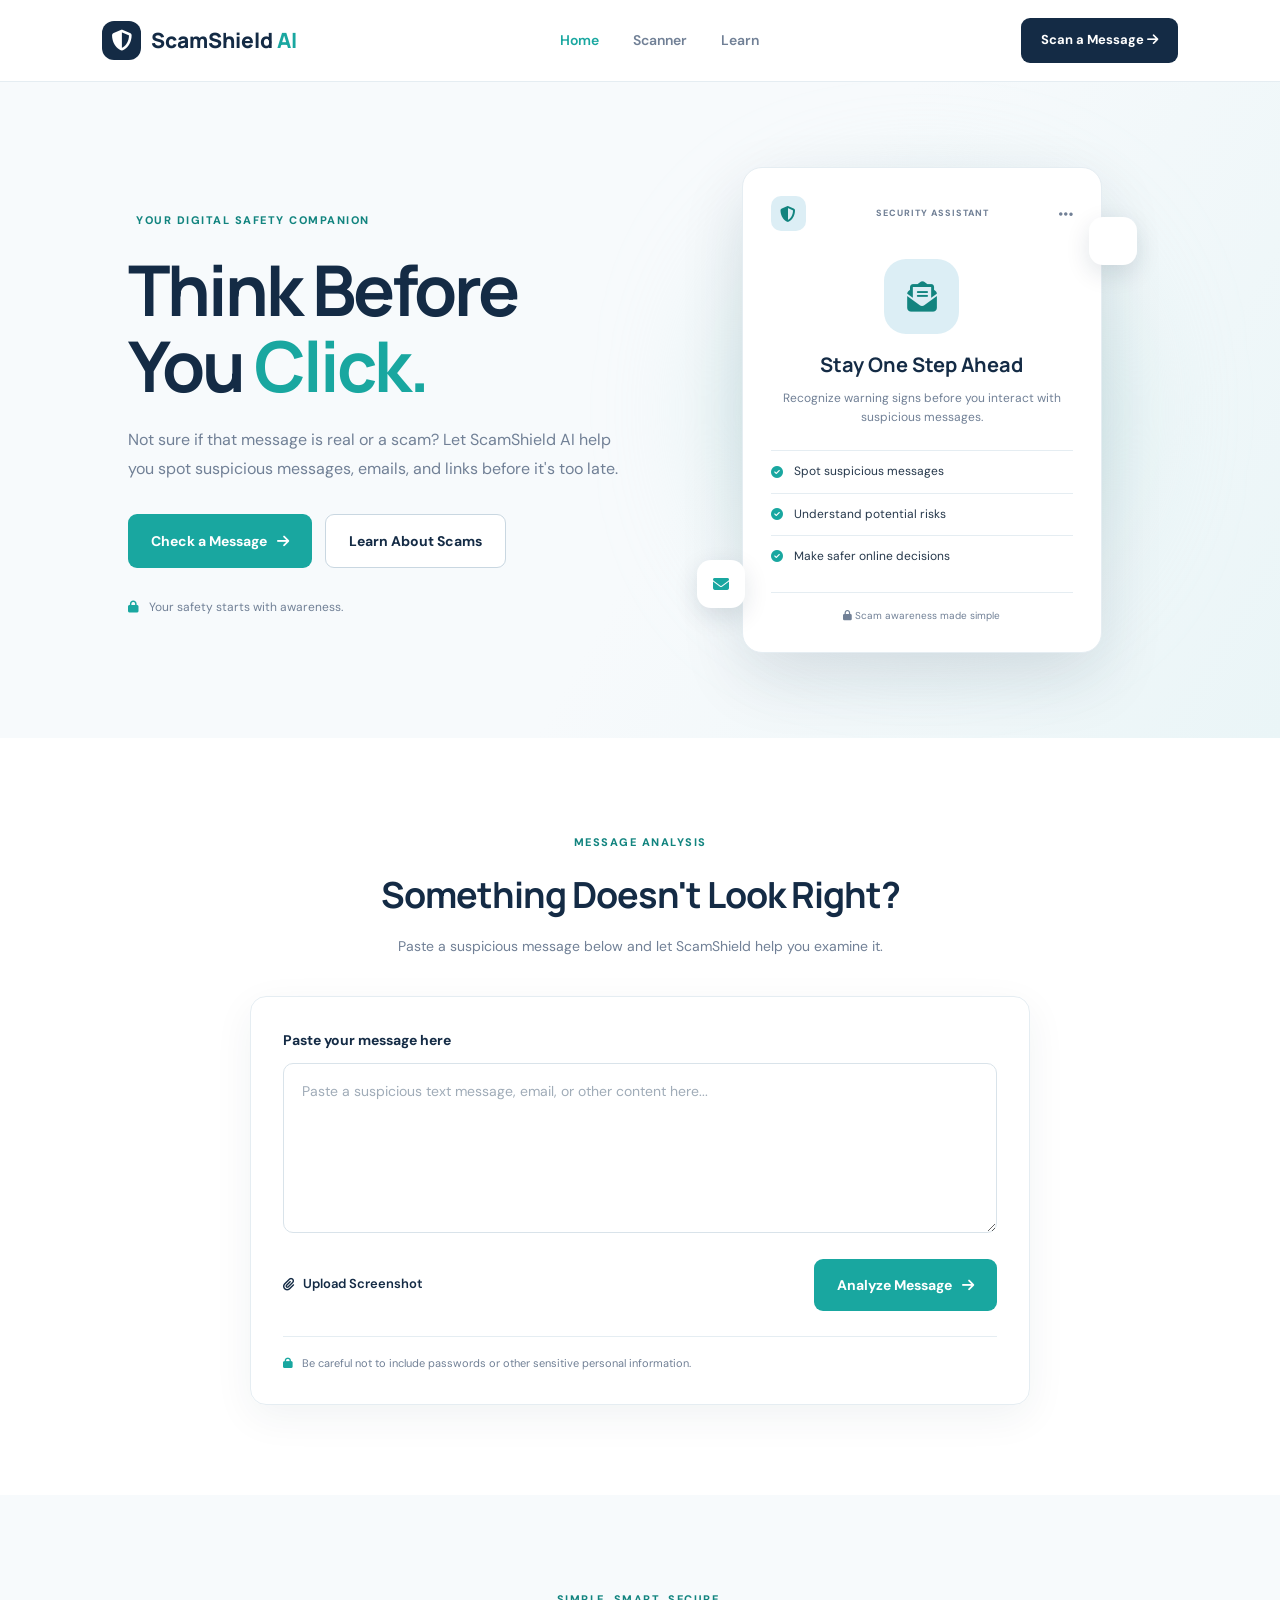
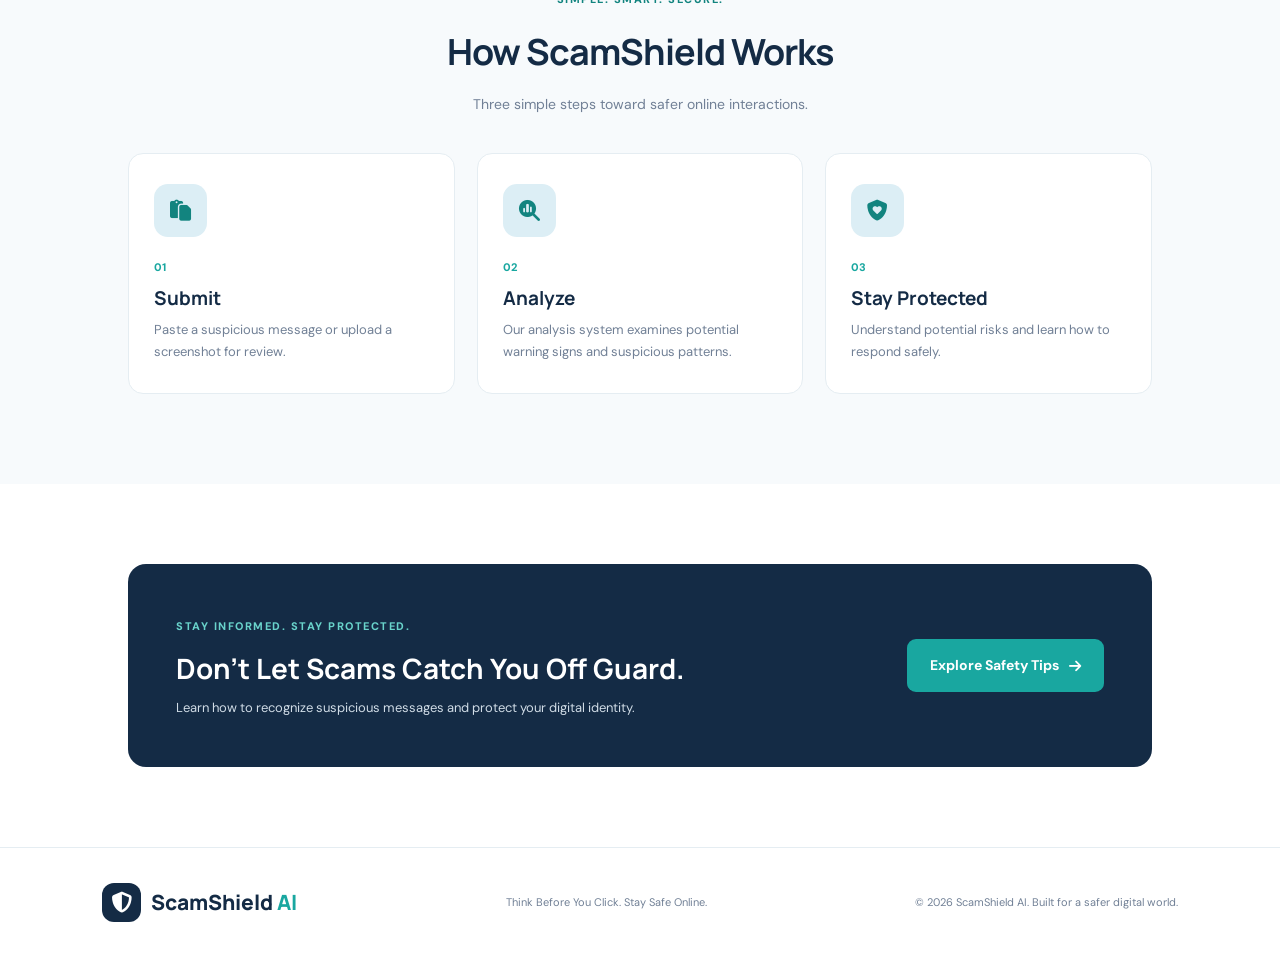
==== index.html @ 24e4a0c7 "Add files via upload" ====
<!DOCTYPE html>
<html lang="en">
<head>
    <meta charset="UTF-8">
    <meta name="viewport" content="width=device-width, initial-scale=1.0">
    <meta name="description" content="ScamShield AI helps identify suspicious messages, emails, and links.">
    <title>ScamShield AI | Think Before You Click</title>

    <link rel="stylesheet" href="style.css">
    <link rel="preconnect" href="https://fonts.googleapis.com">
    <link rel="preconnect" href="https://fonts.gstatic.com" crossorigin>
    <link href="https://fonts.googleapis.com/css2?family=DM+Sans:wght@400;500;600;700&family=Manrope:wght@400;500;600;700;800&display=swap" rel="stylesheet">
    <link rel="stylesheet" href="https://cdnjs.cloudflare.com/ajax/libs/font-awesome/6.5.2/css/all.min.css">
</head>

<body>

    <!-- Navigation -->
    <header class="navbar">
        <a href="index.html" class="logo">
            <span class="logo-icon">
                <i class="fa-solid fa-shield-halved"></i>
            </span>
            <span>ScamShield <span class="logo-ai">AI</span></span>
        </a>

        <nav class="nav-links">
            <a href="index.html" class="active">Home</a>
            <a href="results.html">Scanner</a>
            <a href="learn.html">Learn</a>
        </nav>

        <a href="#scanner" class="nav-button">Scan a Message <i class="fa-solid fa-arrow-right"></i></a>
    </header>

    <main>

        <!-- Hero Section -->
        <section class="hero">
            <div class="hero-content">
                <span class="eyebrow">
                    <i class="fa-solid fa-shield-check"></i>
                    YOUR DIGITAL SAFETY COMPANION
                </span>

                <h1>Think Before<br>You <span>Click.</span></h1>

                <p class="hero-description">
                    Not sure if that message is real or a scam?
                    Let ScamShield AI help you spot suspicious messages,
                    emails, and links before it's too late.
                </p>

                <div class="hero-buttons">
                    <a href="#scanner" class="primary-button">
                        Check a Message <i class="fa-solid fa-arrow-right"></i>
                    </a>
                    <a href="learn.html" class="secondary-button">
                        Learn About Scams
                    </a>
                </div>

                <div class="trust-note">
                    <i class="fa-solid fa-lock"></i>
                    Your safety starts with awareness.
                </div>
            </div>

            <!-- Decorative Security Card -->
            <div class="hero-visual">
                <div class="visual-glow"></div>

                <div class="security-card">
                    <div class="security-card-top">
                        <span class="mini-shield">
                            <i class="fa-solid fa-shield-halved"></i>
                        </span>
                        <span class="status-label">
                            SECURITY ASSISTANT
                        </span>
                        <i class="fa-solid fa-ellipsis"></i>
                    </div>

                    <div class="security-main-icon">
                        <i class="fa-solid fa-envelope-open-text"></i>
                    </div>

                    <h3>Stay One Step Ahead</h3>
                    <p>Recognize warning signs before you interact with suspicious messages.</p>

                    <div class="security-feature">
                        <i class="fa-solid fa-circle-check"></i>
                        <span>Spot suspicious messages</span>
                    </div>

                    <div class="security-feature">
                        <i class="fa-solid fa-circle-check"></i>
                        <span>Understand potential risks</span>
                    </div>

                    <div class="security-feature">
                        <i class="fa-solid fa-circle-check"></i>
                        <span>Make safer online decisions</span>
                    </div>

                    <div class="card-bottom">
                        <span><i class="fa-solid fa-lock"></i> Scam awareness made simple</span>
                    </div>
                </div>

                <div class="floating-icon floating-one">
                    <i class="fa-solid fa-shield-check"></i>
                </div>

                <div class="floating-icon floating-two">
                    <i class="fa-solid fa-envelope"></i>
                </div>
            </div>
        </section>

        <!-- Scanner Section -->
        <section class="scanner-section" id="scanner">
            <div class="section-heading">
                <span class="eyebrow">MESSAGE ANALYSIS</span>
                <h2>Something Doesn't Look Right?</h2>
                <p>Paste a suspicious message below and let ScamShield help you examine it.</p>
            </div>

            <div class="scanner-card">
                <label for="messageInput">Paste your message here</label>

                <textarea
                    id="messageInput"
                    placeholder="Paste a suspicious text message, email, or other content here..."
                ></textarea>

                <div class="scanner-actions">
                    <label for="fileUpload" class="upload-button">
                        <i class="fa-solid fa-paperclip"></i>
                        Upload Screenshot
                    </label>

                    <input type="file" id="fileUpload" accept="image/*" hidden>

                    <button class="primary-button" id="analyzeButton">
                        Analyze Message <i class="fa-solid fa-arrow-right"></i>
                    </button>
                </div>

                <p id="fileName" class="file-name"></p>
                <p id="scannerStatus" class="scanner-status" aria-live="polite"></p>

                <div class="privacy-note">
                    <i class="fa-solid fa-lock"></i>
                    Be careful not to include passwords or other sensitive personal information.
                </div>
            </div>
        </section>

        <!-- How It Works -->
        <section class="how-section">
            <div class="section-heading">
                <span class="eyebrow">SIMPLE. SMART. SECURE.</span>
                <h2>How ScamShield Works</h2>
                <p>Three simple steps toward safer online interactions.</p>
            </div>

            <div class="steps-container">
                <article class="step-card">
                    <div class="step-icon">
                        <i class="fa-solid fa-paste"></i>
                    </div>
                    <span class="step-number">01</span>
                    <h3>Submit</h3>
                    <p>Paste a suspicious message or upload a screenshot for review.</p>
                </article>

                <article class="step-card">
                    <div class="step-icon">
                        <i class="fa-solid fa-magnifying-glass-chart"></i>
                    </div>
                    <span class="step-number">02</span>
                    <h3>Analyze</h3>
                    <p>Our analysis system examines potential warning signs and suspicious patterns.</p>
                </article>

                <article class="step-card">
                    <div class="step-icon">
                        <i class="fa-solid fa-shield-heart"></i>
                    </div>
                    <span class="step-number">03</span>
                    <h3>Stay Protected</h3>
                    <p>Understand potential risks and learn how to respond safely.</p>
                </article>
            </div>
        </section>

        <!-- Bottom Call to Action -->
        <section class="bottom-cta">
            <div>
                <span class="eyebrow">STAY INFORMED. STAY PROTECTED.</span>
                <h2>Don't Let Scams Catch You Off Guard.</h2>
                <p>Learn how to recognize suspicious messages and protect your digital identity.</p>
            </div>

            <a href="learn.html" class="cta-button">
                Explore Safety Tips <i class="fa-solid fa-arrow-right"></i>
            </a>
        </section>

    </main>

    <!-- Footer -->
    <footer class="footer">
        <a href="index.html" class="logo footer-logo">
            <span class="logo-icon">
                <i class="fa-solid fa-shield-halved"></i>
            </span>
            <span>ScamShield <span class="logo-ai">AI</span></span>
        </a>

        <p>Think Before You Click. Stay Safe Online.</p>

        <span class="copyright">
            &copy; 2026 ScamShield AI. Built for a safer digital world.
        </span>
    </footer>

    <script src="script.js"></script>
</body>
</html>
---- style.css ----
:root {
    --navy: #142B45;
    --navy-light: #203D5B;
    --white: #FFFFFF;
    --ice-blue: #DCEEF5;
    --teal: #19A7A0;
    --teal-dark: #12847F;
    --warning: #F2B84B;
    --danger: #DC6262;
    --text: #26384B;
    --muted: #718096;
    --background: #F7FAFC;
    --border: #E5EDF2;
}

* {
    margin: 0;
    padding: 0;
    box-sizing: border-box;
}

html {
    scroll-behavior: smooth;
}

body {
    font-family: 'DM Sans', sans-serif;
    color: var(--text);
    background: var(--white);
    line-height: 1.6;
}

h1, h2, h3 {
    font-family: 'Manrope', sans-serif;
}

a {
    text-decoration: none;
    color: inherit;
}

button {
    font: inherit;
    cursor: pointer;
}

/* =========================
   NAVIGATION
========================= */

.navbar {
    height: 82px;
    padding: 0 8%;
    display: flex;
    align-items: center;
    justify-content: space-between;
    background: var(--white);
    border-bottom: 1px solid var(--border);
}

.logo {
    display: flex;
    align-items: center;
    gap: 10px;
    font-family: 'Manrope', sans-serif;
    font-size: 21px;
    font-weight: 800;
    color: var(--navy);
}

.logo-icon {
    width: 39px;
    height: 39px;
    border-radius: 12px;
    display: grid;
    place-items: center;
    background: var(--navy);
    color: var(--white);
}

.logo-ai {
    color: var(--teal);
}

.nav-links {
    display: flex;
    align-items: center;
    gap: 34px;
}

.nav-links a {
    color: var(--muted);
    font-weight: 600;
    font-size: 14px;
    transition: color 0.2s ease;
}

.nav-links a:hover,
.nav-links a.active {
    color: var(--teal);
}

.nav-button {
    background: var(--navy);
    color: var(--white);
    padding: 12px 20px;
    border-radius: 9px;
    font-size: 13px;
    font-weight: 700;
    transition: background 0.2s ease;
}

.nav-button:hover {
    background: var(--teal-dark);
}

/* =========================
   BUTTONS
========================= */

.primary-button,
.secondary-button,
.cta-button {
    display: inline-flex;
    align-items: center;
    justify-content: center;
    gap: 10px;
    padding: 15px 23px;
    border-radius: 9px;
    font-weight: 700;
    font-size: 14px;
    transition: 0.2s ease;
}

.primary-button {
    border: none;
    background: var(--teal);
    color: var(--white);
}

.primary-button:hover {
    background: var(--teal-dark);
    transform: translateY(-2px);
}

.secondary-button {
    border: 1px solid #C9D7E1;
    color: var(--navy);
    background: var(--white);
}

.secondary-button:hover {
    background: var(--ice-blue);
}

/* =========================
   HERO SECTION
========================= */

.hero {
    min-height: 590px;
    padding: 85px 10%;
    display: grid;
    grid-template-columns: 1.05fr 0.95fr;
    align-items: center;
    gap: 55px;
    background: linear-gradient(120deg, #F7FAFC 55%, #EAF5F7);
    overflow: hidden;
}

.hero-content {
    max-width: 570px;
}

.eyebrow {
    display: inline-flex;
    align-items: center;
    gap: 8px;
    color: var(--teal-dark);
    font-size: 11px;
    font-weight: 800;
    letter-spacing: 1.5px;
}

.hero h1 {
    color: var(--navy);
    font-size: clamp(48px, 5.5vw, 70px);
    line-height: 1.08;
    letter-spacing: -3px;
    margin: 23px 0;
}

.hero h1 span {
    color: var(--teal);
}

.hero-description {
    max-width: 490px;
    color: var(--muted);
    font-size: 16px;
    line-height: 1.8;
}

.hero-buttons {
    display: flex;
    flex-wrap: wrap;
    gap: 13px;
    margin-top: 30px;
}

.trust-note {
    margin-top: 30px;
    font-size: 12px;
    color: var(--muted);
}

.trust-note i {
    color: var(--teal);
    margin-right: 7px;
}

/* =========================
   HERO VISUAL CARD
========================= */

.hero-visual {
    position: relative;
    display: flex;
    justify-content: center;
    align-items: center;
    min-height: 420px;
}

.visual-glow {
    position: absolute;
    width: 340px;
    height: 340px;
    background: #C9E8E8;
    filter: blur(70px);
    border-radius: 50%;
}

.security-card {
    position: relative;
    z-index: 1;
    width: 360px;
    max-width: 100%;
    padding: 28px;
    background: var(--white);
    border: 1px solid var(--border);
    border-radius: 20px;
    box-shadow: 0 25px 65px rgba(20, 43, 69, 0.12);
}

.security-card-top {
    display: flex;
    align-items: center;
    justify-content: space-between;
}

.mini-shield {
    width: 35px;
    height: 35px;
    display: grid;
    place-items: center;
    background: var(--ice-blue);
    color: var(--teal-dark);
    border-radius: 10px;
}

.status-label {
    font-size: 9px;
    font-weight: 800;
    letter-spacing: 1px;
    color: var(--muted);
}

.security-card-top > i {
    color: var(--muted);
}

.security-main-icon {
    margin: 28px auto 15px;
    width: 75px;
    height: 75px;
    border-radius: 22px;
    display: grid;
    place-items: center;
    font-size: 30px;
    color: var(--teal-dark);
    background: var(--ice-blue);
}

.security-card h3 {
    text-align: center;
    color: var(--navy);
    font-size: 20px;
}

.security-card > p {
    text-align: center;
    color: var(--muted);
    font-size: 12px;
    margin: 8px 0 23px;
}

.security-feature {
    display: flex;
    align-items: center;
    gap: 11px;
    padding: 11px 0;
    border-top: 1px solid var(--border);
    font-size: 12px;
    color: var(--text);
}

.security-feature i {
    color: var(--teal);
}

.card-bottom {
    margin-top: 15px;
    padding-top: 15px;
    border-top: 1px solid var(--border);
    color: var(--muted);
    font-size: 10px;
    text-align: center;
}

.floating-icon {
    position: absolute;
    z-index: 2;
    width: 48px;
    height: 48px;
    display: grid;
    place-items: center;
    border-radius: 14px;
    background: var(--white);
    color: var(--teal);
    box-shadow: 0 8px 25px rgba(20, 43, 69, 0.12);
}

.floating-one {
    top: 50px;
    right: 15px;
}

.floating-two {
    bottom: 45px;
    left: 5px;
}

/* =========================
   SECTION HEADINGS
========================= */

.section-heading {
    text-align: center;
    max-width: 650px;
    margin: 0 auto 38px;
}

.section-heading h2 {
    color: var(--navy);
    font-size: clamp(27px, 3vw, 36px);
    margin: 12px 0;
    letter-spacing: -1px;
}

.section-heading p {
    color: var(--muted);
    font-size: 14px;
}

/* =========================
   SCANNER SECTION
========================= */

.scanner-section {
    padding: 90px 10%;
    background: var(--white);
    scroll-margin-top: 30px;
}

.scanner-card {
    max-width: 780px;
    margin: auto;
    padding: 32px;
    border: 1px solid var(--border);
    border-radius: 16px;
    box-shadow: 0 12px 40px rgba(20, 43, 69, 0.06);
}

.scanner-card > label {
    display: block;
    color: var(--navy);
    font-size: 14px;
    font-weight: 700;
    margin-bottom: 12px;
}

.scanner-card textarea {
    width: 100%;
    min-height: 170px;
    padding: 18px;
    resize: vertical;
    border: 1px solid #D9E3EA;
    border-radius: 10px;
    outline: none;
    font-family: inherit;
    font-size: 14px;
    color: var(--text);
}

.scanner-card textarea:focus {
    border-color: var(--teal);
    box-shadow: 0 0 0 3px rgba(25, 167, 160, 0.10);
}

.scanner-card textarea::placeholder {
    color: #A0ACB8;
}

.scanner-actions {
    display: flex;
    align-items: center;
    justify-content: space-between;
    gap: 15px;
    margin-top: 18px;
}

.upload-button {
    display: inline-flex;
    align-items: center;
    gap: 9px;
    color: var(--navy);
    font-size: 13px;
    font-weight: 600;
    cursor: pointer;
}

.upload-button:hover {
    color: var(--teal-dark);
}

.file-name,
.scanner-status {
    margin-top: 12px;
    color: var(--muted);
    font-size: 12px;
}

.privacy-note {
    margin-top: 25px;
    padding-top: 18px;
    border-top: 1px solid var(--border);
    font-size: 11px;
    color: var(--muted);
}

.privacy-note i {
    color: var(--teal);
    margin-right: 6px;
}

/* =========================
   HOW IT WORKS
========================= */

.how-section {
    padding: 90px 10%;
    background: var(--background);
}

.steps-container {
    display: grid;
    grid-template-columns: repeat(3, 1fr);
    gap: 22px;
    max-width: 1050px;
    margin: auto;
}

.step-card {
    position: relative;
    padding: 30px 25px;
    background: var(--white);
    border: 1px solid var(--border);
    border-radius: 15px;
    transition: transform 0.2s ease, box-shadow 0.2s ease;
}

.step-card:hover {
    transform: translateY(-5px);
    box-shadow: 0 15px 30px rgba(20, 43, 69, 0.07);
}

.step-icon {
    width: 53px;
    height: 53px;
    display: grid;
    place-items: center;
    border-radius: 14px;
    background: var(--ice-blue);
    color: var(--teal-dark);
    font-size: 21px;
}

.step-number {
    display: block;
    margin-top: 22px;
    font-size: 11px;
    font-weight: 800;
    color: var(--teal);
}

.step-card h3 {
    margin: 6px 0;
    color: var(--navy);
    font-size: 19px;
}

.step-card p {
    color: var(--muted);
    font-size: 13px;
    line-height: 1.7;
}

/* =========================
   BOTTOM CTA
========================= */

.bottom-cta {
    margin: 80px 10%;
    padding: 48px;
    display: flex;
    align-items: center;
    justify-content: space-between;
    gap: 25px;
    border-radius: 18px;
    background: var(--navy);
    color: var(--white);
}

.bottom-cta .eyebrow {
    color: #69D3CB;
}

.bottom-cta h2 {
    max-width: 540px;
    margin: 12px 0;
    font-size: 28px;
    line-height: 1.3;
}

.bottom-cta p {
    color: #D0DCE6;
    font-size: 13px;
}

.cta-button {
    flex-shrink: 0;
    background: var(--teal);
    color: var(--white);
}

.cta-button:hover {
    background: var(--teal-dark);
}

/* =========================
   FOOTER
========================= */

.footer {
    padding: 35px 8%;
    border-top: 1px solid var(--border);
    display: flex;
    flex-wrap: wrap;
    align-items: center;
    justify-content: space-between;
    gap: 15px;
}

.footer p,
.copyright {
    font-size: 11px;
    color: var(--muted);
}

/* =========================
   RESPONSIVE DESIGN
========================= */

@media (max-width: 900px) {
    .navbar {
        padding: 0 5%;
    }

    .hero {
        padding: 65px 7%;
        gap: 25px;
    }

    .hero h1 {
        font-size: 52px;
    }

    .bottom-cta {
        margin: 60px 7%;
    }
}

@media (max-width: 700px) {
    .navbar {
        height: auto;
        min-height: 75px;
        padding: 18px 5%;
        flex-wrap: wrap;
        gap: 16px;
    }

    .nav-links {
        order: 3;
        width: 100%;
        justify-content: center;
        gap: 25px;
    }

    .nav-button {
        padding: 10px 12px;
        font-size: 11px;
    }

    .hero {
        grid-template-columns: 1fr;
        padding: 65px 7%;
    }

    .hero-visual {
        min-height: 390px;
    }

    .hero h1 {
        font-size: 50px;
    }

    .scanner-section,
    .how-section {
        padding: 65px 7%;
    }

    .scanner-card {
        padding: 22px;
    }

    .steps-container {
        grid-template-columns: 1fr;
    }

    .bottom-cta {
        margin: 45px 5%;
        padding: 32px 25px;
        flex-direction: column;
        align-items: flex-start;
    }

    .footer {
        flex-direction: column;
        text-align: center;
    }
}

@media (max-width: 420px) {
    .scanner-actions {
        flex-direction: column;
        align-items: stretch;
    }

    .scanner-actions .primary-button {
        width: 100%;
    }

    .hero-buttons {
        flex-direction: column;
        align-items: stretch;
    }
}
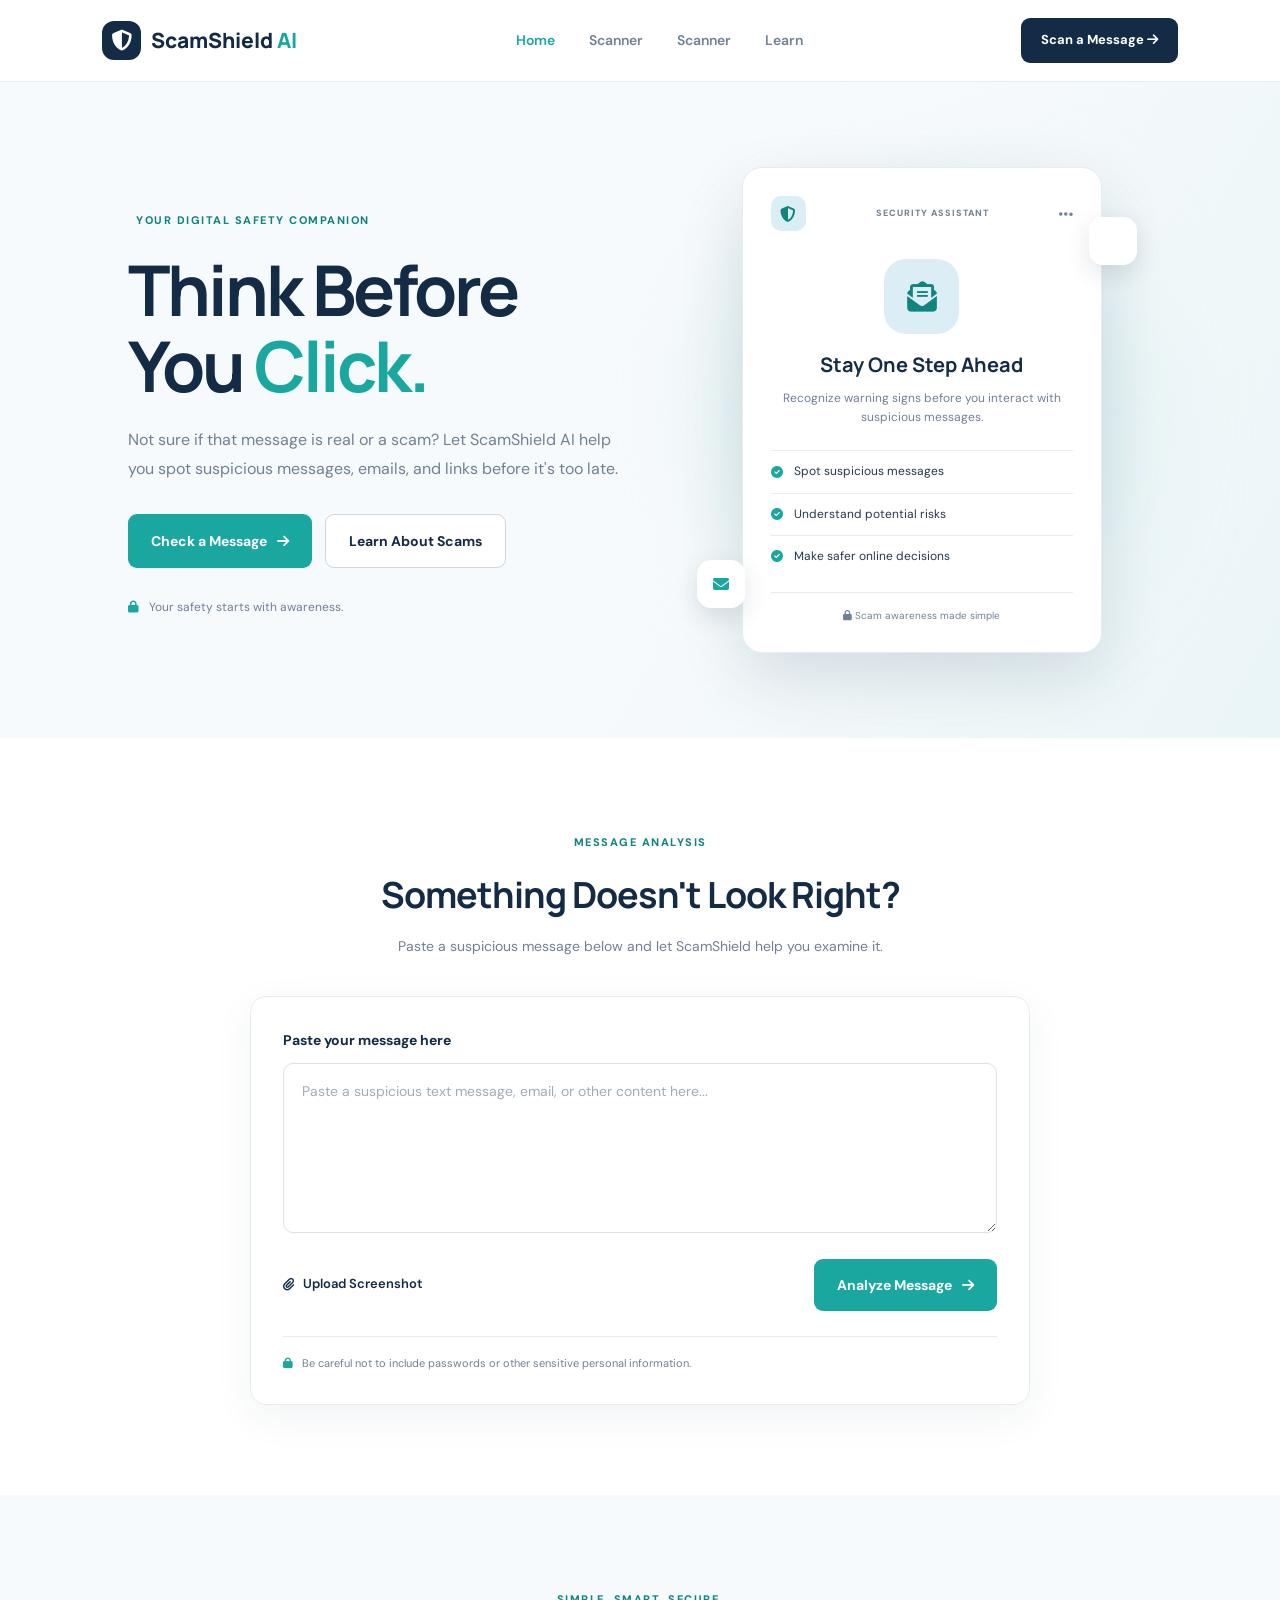
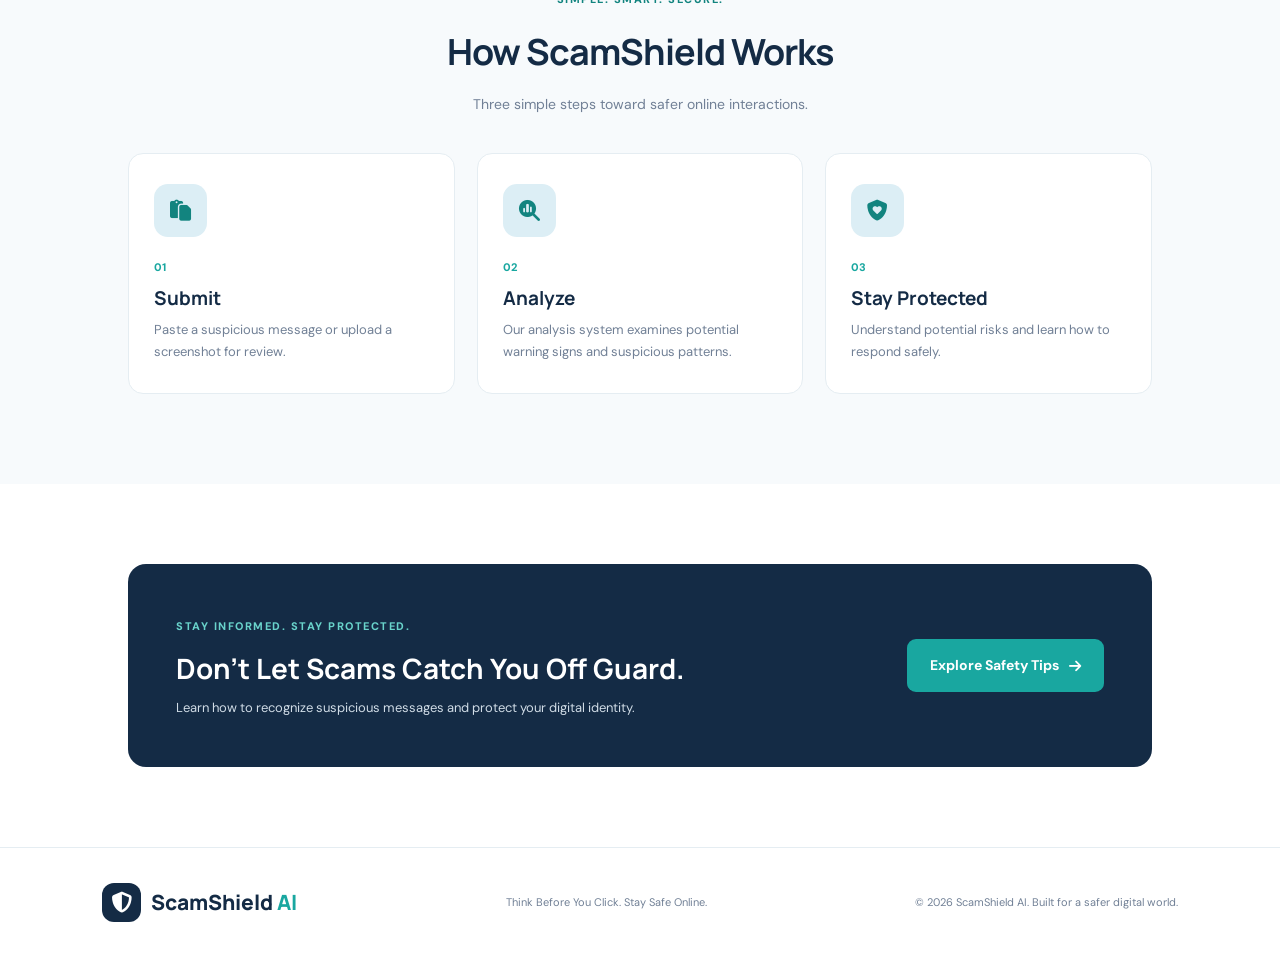
==== commit 44d7082e: "Add files via upload" ====
--- a/index.html
+++ b/index.html
@@ -27,6 +27,7 @@
         <nav class="nav-links">
             <a href="index.html" class="active">Home</a>
             <a href="results.html">Scanner</a>
+            <a href="history.html">Scanner</a>
             <a href="learn.html">Learn</a>
         </nav>
 
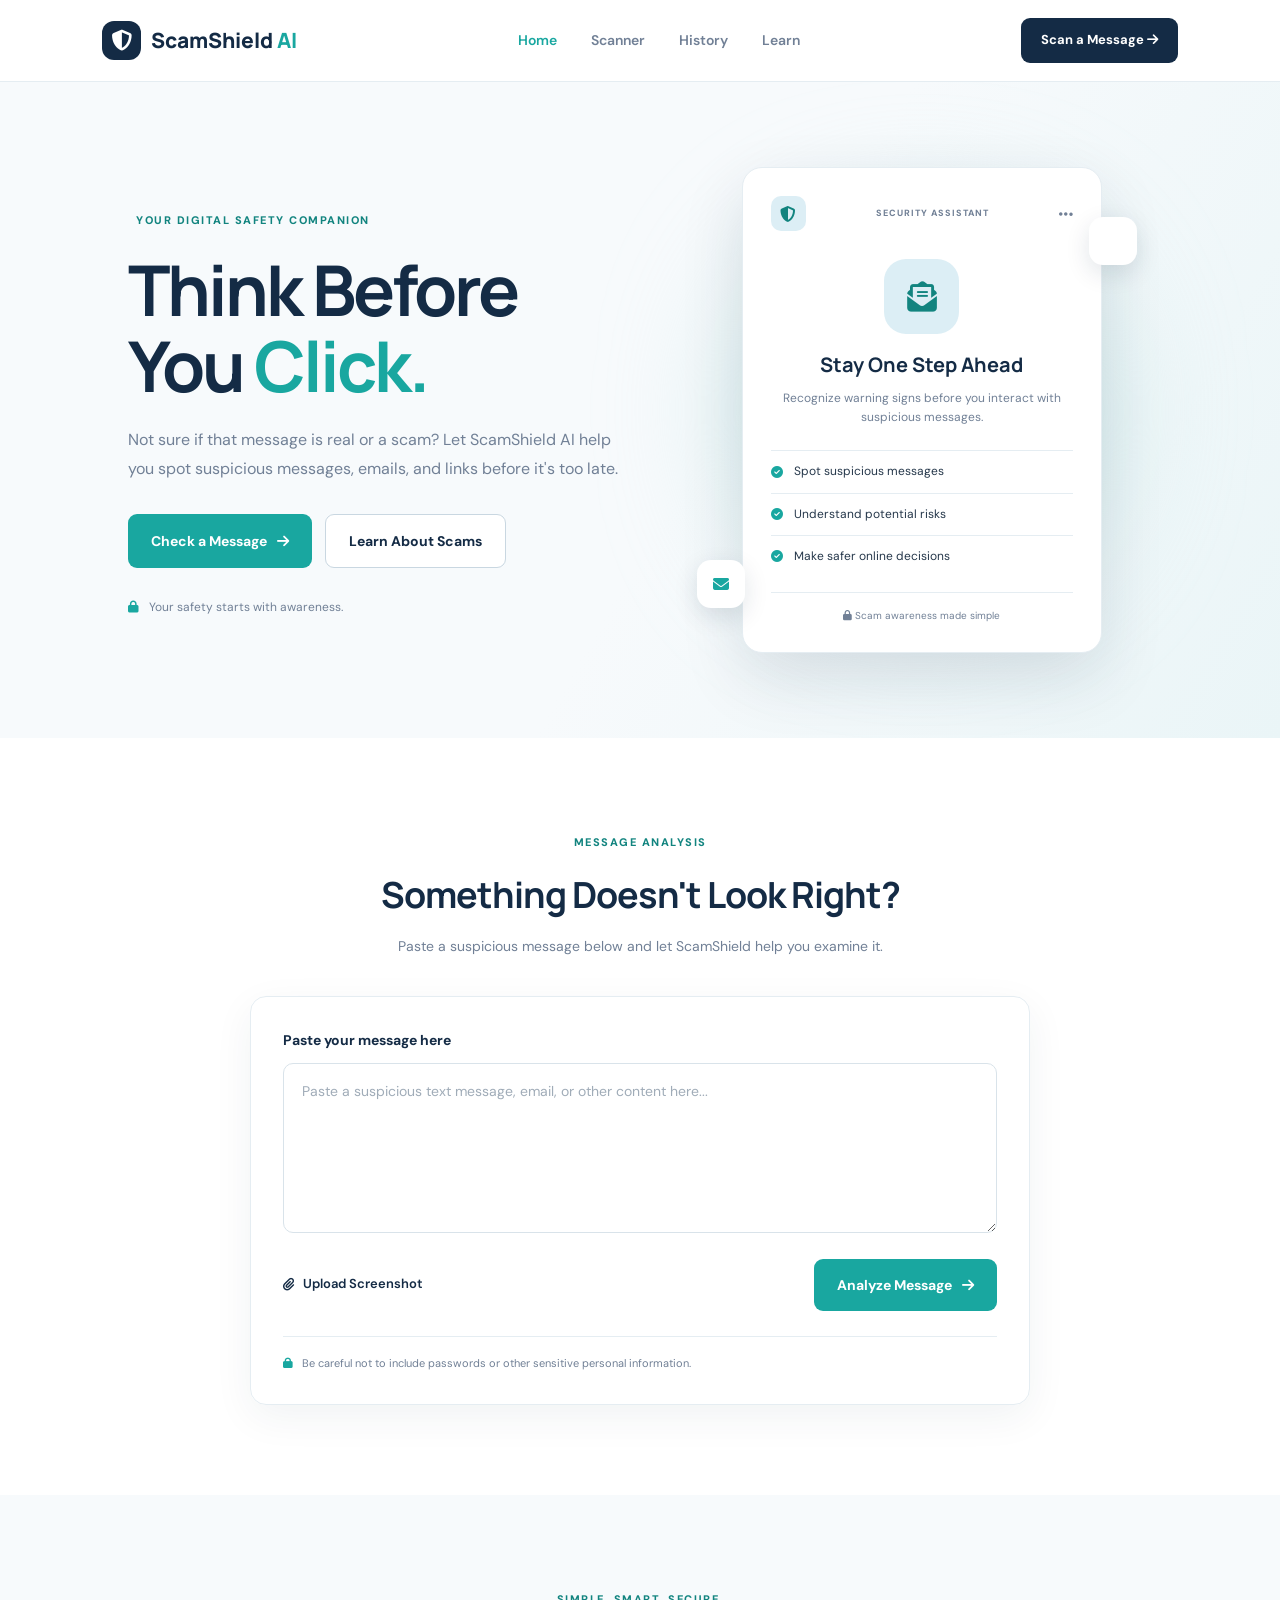
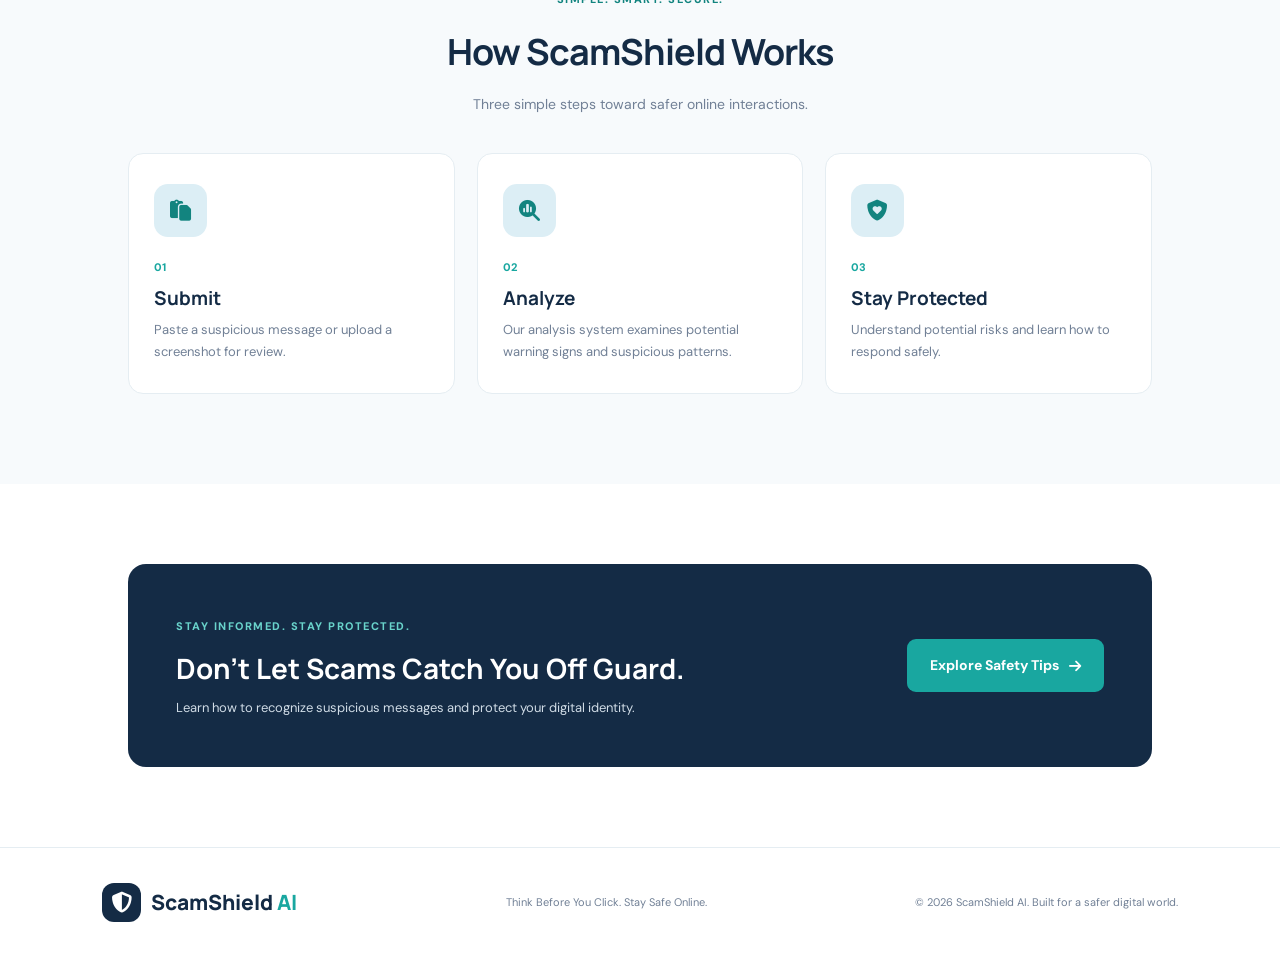
==== commit a6bbc242: "Add files via upload" ====
--- a/index.html
+++ b/index.html
@@ -27,7 +27,7 @@
         <nav class="nav-links">
             <a href="index.html" class="active">Home</a>
             <a href="results.html">Scanner</a>
-            <a href="history.html">Scanner</a>
+            <a href="history.html">History</a>
             <a href="learn.html">Learn</a>
         </nav>
 
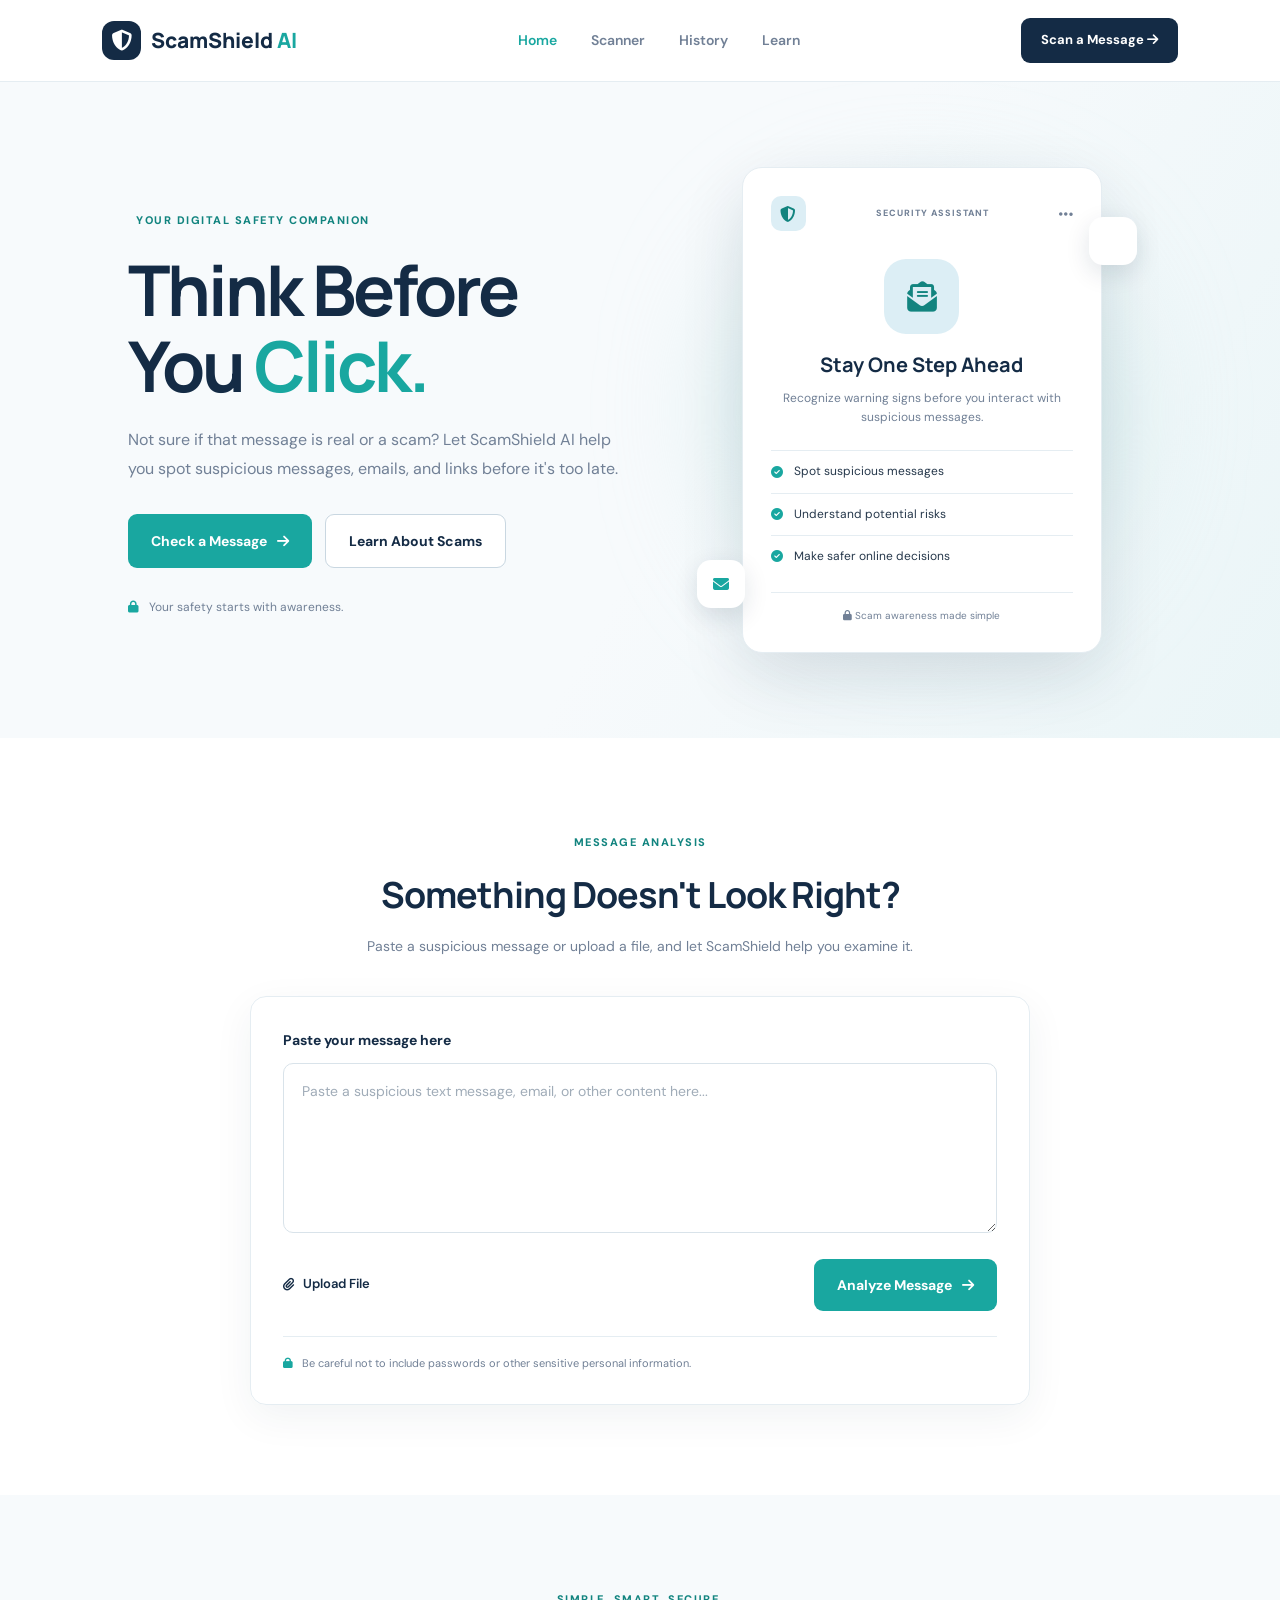
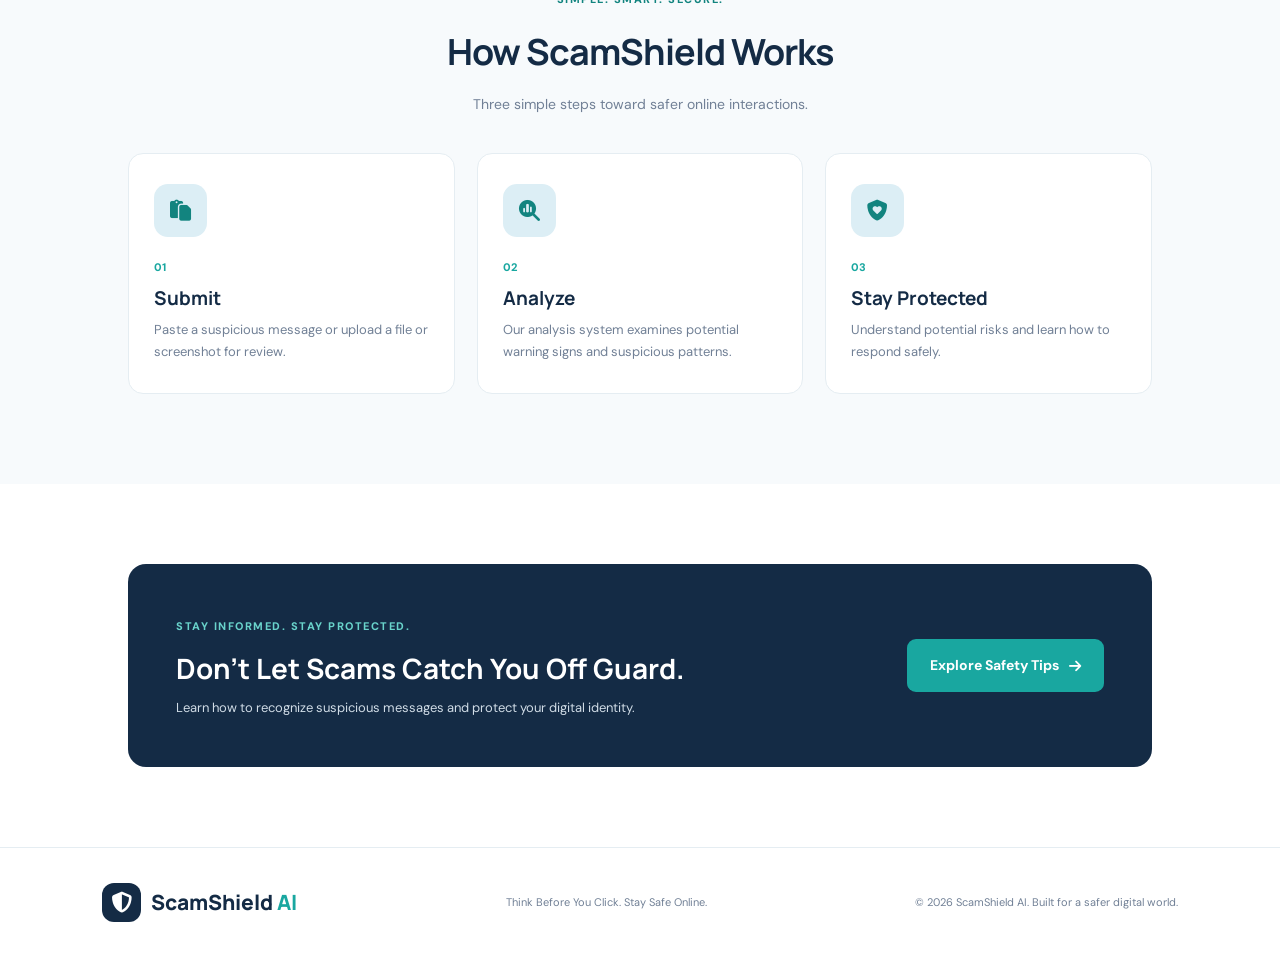
==== commit 7788c326: "history and scanner" ====
--- a/index.html
+++ b/index.html
@@ -1,232 +1,233 @@
-<!DOCTYPE html>
-<html lang="en">
-<head>
-    <meta charset="UTF-8">
-    <meta name="viewport" content="width=device-width, initial-scale=1.0">
-    <meta name="description" content="ScamShield AI helps identify suspicious messages, emails, and links.">
-    <title>ScamShield AI | Think Before You Click</title>
-
-    <link rel="stylesheet" href="style.css">
-    <link rel="preconnect" href="https://fonts.googleapis.com">
-    <link rel="preconnect" href="https://fonts.gstatic.com" crossorigin>
-    <link href="https://fonts.googleapis.com/css2?family=DM+Sans:wght@400;500;600;700&family=Manrope:wght@400;500;600;700;800&display=swap" rel="stylesheet">
-    <link rel="stylesheet" href="https://cdnjs.cloudflare.com/ajax/libs/font-awesome/6.5.2/css/all.min.css">
-</head>
-
-<body>
-
-    <!-- Navigation -->
-    <header class="navbar">
-        <a href="index.html" class="logo">
-            <span class="logo-icon">
-                <i class="fa-solid fa-shield-halved"></i>
-            </span>
-            <span>ScamShield <span class="logo-ai">AI</span></span>
-        </a>
-
-        <nav class="nav-links">
-            <a href="index.html" class="active">Home</a>
-            <a href="results.html">Scanner</a>
-            <a href="history.html">History</a>
-            <a href="learn.html">Learn</a>
-        </nav>
-
-        <a href="#scanner" class="nav-button">Scan a Message <i class="fa-solid fa-arrow-right"></i></a>
-    </header>
-
-    <main>
-
-        <!-- Hero Section -->
-        <section class="hero">
-            <div class="hero-content">
-                <span class="eyebrow">
-                    <i class="fa-solid fa-shield-check"></i>
-                    YOUR DIGITAL SAFETY COMPANION
-                </span>
-
-                <h1>Think Before<br>You <span>Click.</span></h1>
-
-                <p class="hero-description">
-                    Not sure if that message is real or a scam?
-                    Let ScamShield AI help you spot suspicious messages,
-                    emails, and links before it's too late.
-                </p>
-
-                <div class="hero-buttons">
-                    <a href="#scanner" class="primary-button">
-                        Check a Message <i class="fa-solid fa-arrow-right"></i>
-                    </a>
-                    <a href="learn.html" class="secondary-button">
-                        Learn About Scams
-                    </a>
-                </div>
-
-                <div class="trust-note">
-                    <i class="fa-solid fa-lock"></i>
-                    Your safety starts with awareness.
-                </div>
-            </div>
-
-            <!-- Decorative Security Card -->
-            <div class="hero-visual">
-                <div class="visual-glow"></div>
-
-                <div class="security-card">
-                    <div class="security-card-top">
-                        <span class="mini-shield">
-                            <i class="fa-solid fa-shield-halved"></i>
-                        </span>
-                        <span class="status-label">
-                            SECURITY ASSISTANT
-                        </span>
-                        <i class="fa-solid fa-ellipsis"></i>
-                    </div>
-
-                    <div class="security-main-icon">
-                        <i class="fa-solid fa-envelope-open-text"></i>
-                    </div>
-
-                    <h3>Stay One Step Ahead</h3>
-                    <p>Recognize warning signs before you interact with suspicious messages.</p>
-
-                    <div class="security-feature">
-                        <i class="fa-solid fa-circle-check"></i>
-                        <span>Spot suspicious messages</span>
-                    </div>
-
-                    <div class="security-feature">
-                        <i class="fa-solid fa-circle-check"></i>
-                        <span>Understand potential risks</span>
-                    </div>
-
-                    <div class="security-feature">
-                        <i class="fa-solid fa-circle-check"></i>
-                        <span>Make safer online decisions</span>
-                    </div>
-
-                    <div class="card-bottom">
-                        <span><i class="fa-solid fa-lock"></i> Scam awareness made simple</span>
-                    </div>
-                </div>
-
-                <div class="floating-icon floating-one">
-                    <i class="fa-solid fa-shield-check"></i>
-                </div>
-
-                <div class="floating-icon floating-two">
-                    <i class="fa-solid fa-envelope"></i>
-                </div>
-            </div>
-        </section>
-
-        <!-- Scanner Section -->
-        <section class="scanner-section" id="scanner">
-            <div class="section-heading">
-                <span class="eyebrow">MESSAGE ANALYSIS</span>
-                <h2>Something Doesn't Look Right?</h2>
-                <p>Paste a suspicious message below and let ScamShield help you examine it.</p>
-            </div>
-
-            <div class="scanner-card">
-                <label for="messageInput">Paste your message here</label>
-
-                <textarea
-                    id="messageInput"
-                    placeholder="Paste a suspicious text message, email, or other content here..."
-                ></textarea>
-
-                <div class="scanner-actions">
-                    <label for="fileUpload" class="upload-button">
-                        <i class="fa-solid fa-paperclip"></i>
-                        Upload Screenshot
-                    </label>
-
-                    <input type="file" id="fileUpload" accept="image/*" hidden>
-
-                    <button class="primary-button" id="analyzeButton">
-                        Analyze Message <i class="fa-solid fa-arrow-right"></i>
-                    </button>
-                </div>
-
-                <p id="fileName" class="file-name"></p>
-                <p id="scannerStatus" class="scanner-status" aria-live="polite"></p>
-
-                <div class="privacy-note">
-                    <i class="fa-solid fa-lock"></i>
-                    Be careful not to include passwords or other sensitive personal information.
-                </div>
-            </div>
-        </section>
-
-        <!-- How It Works -->
-        <section class="how-section">
-            <div class="section-heading">
-                <span class="eyebrow">SIMPLE. SMART. SECURE.</span>
-                <h2>How ScamShield Works</h2>
-                <p>Three simple steps toward safer online interactions.</p>
-            </div>
-
-            <div class="steps-container">
-                <article class="step-card">
-                    <div class="step-icon">
-                        <i class="fa-solid fa-paste"></i>
-                    </div>
-                    <span class="step-number">01</span>
-                    <h3>Submit</h3>
-                    <p>Paste a suspicious message or upload a screenshot for review.</p>
-                </article>
-
-                <article class="step-card">
-                    <div class="step-icon">
-                        <i class="fa-solid fa-magnifying-glass-chart"></i>
-                    </div>
-                    <span class="step-number">02</span>
-                    <h3>Analyze</h3>
-                    <p>Our analysis system examines potential warning signs and suspicious patterns.</p>
-                </article>
-
-                <article class="step-card">
-                    <div class="step-icon">
-                        <i class="fa-solid fa-shield-heart"></i>
-                    </div>
-                    <span class="step-number">03</span>
-                    <h3>Stay Protected</h3>
-                    <p>Understand potential risks and learn how to respond safely.</p>
-                </article>
-            </div>
-        </section>
-
-        <!-- Bottom Call to Action -->
-        <section class="bottom-cta">
-            <div>
-                <span class="eyebrow">STAY INFORMED. STAY PROTECTED.</span>
-                <h2>Don't Let Scams Catch You Off Guard.</h2>
-                <p>Learn how to recognize suspicious messages and protect your digital identity.</p>
-            </div>
-
-            <a href="learn.html" class="cta-button">
-                Explore Safety Tips <i class="fa-solid fa-arrow-right"></i>
-            </a>
-        </section>
-
-    </main>
-
-    <!-- Footer -->
-    <footer class="footer">
-        <a href="index.html" class="logo footer-logo">
-            <span class="logo-icon">
-                <i class="fa-solid fa-shield-halved"></i>
-            </span>
-            <span>ScamShield <span class="logo-ai">AI</span></span>
-        </a>
-
-        <p>Think Before You Click. Stay Safe Online.</p>
-
-        <span class="copyright">
-            &copy; 2026 ScamShield AI. Built for a safer digital world.
-        </span>
-    </footer>
-
-    <script src="script.js"></script>
-</body>
-</html>
+<!DOCTYPE html>
+<html lang="en">
+<head>
+    <meta charset="UTF-8">
+    <meta name="viewport" content="width=device-width, initial-scale=1.0">
+    <meta name="description" content="ScamShield AI helps identify suspicious messages, emails, and links.">
+    <title>ScamShield AI | Think Before You Click</title>
+
+    <link rel="stylesheet" href="style.css">
+    <link rel="preconnect" href="https://fonts.googleapis.com">
+    <link rel="preconnect" href="https://fonts.gstatic.com" crossorigin>
+    <link href="https://fonts.googleapis.com/css2?family=DM+Sans:wght@400;500;600;700&family=Manrope:wght@400;500;600;700;800&display=swap" rel="stylesheet">
+    <link rel="stylesheet" href="https://cdnjs.cloudflare.com/ajax/libs/font-awesome/6.5.2/css/all.min.css">
+</head>
+
+<body>
+
+    <!-- Navigation -->
+    <header class="navbar">
+        <a href="index.html" class="logo">
+            <span class="logo-icon">
+                <i class="fa-solid fa-shield-halved"></i>
+            </span>
+            <span>ScamShield <span class="logo-ai">AI</span></span>
+        </a>
+
+        <nav class="nav-links">
+            <a href="index.html" class="active">Home</a>
+            <a href="results.html">Scanner</a>
+            <a href="history.html">History</a>
+            <a href="learn.html">Learn</a>
+        </nav>
+
+        <a href="#scanner" class="nav-button">Scan a Message <i class="fa-solid fa-arrow-right"></i></a>
+    </header>
+
+    <main>
+
+        <!-- Hero Section -->
+        <section class="hero">
+            <div class="hero-content">
+                <span class="eyebrow">
+                    <i class="fa-solid fa-shield-check"></i>
+                    YOUR DIGITAL SAFETY COMPANION
+                </span>
+
+                <h1>Think Before<br>You <span>Click.</span></h1>
+
+                <p class="hero-description">
+                    Not sure if that message is real or a scam?
+                    Let ScamShield AI help you spot suspicious messages,
+                    emails, and links before it's too late.
+                </p>
+
+                <div class="hero-buttons">
+                    <a href="#scanner" class="primary-button">
+                        Check a Message <i class="fa-solid fa-arrow-right"></i>
+                    </a>
+                    <a href="learn.html" class="secondary-button">
+                        Learn About Scams
+                    </a>
+                </div>
+
+                <div class="trust-note">
+                    <i class="fa-solid fa-lock"></i>
+                    Your safety starts with awareness.
+                </div>
+            </div>
+
+            <!-- Decorative Security Card -->
+            <div class="hero-visual">
+                <div class="visual-glow"></div>
+
+                <div class="security-card">
+                    <div class="security-card-top">
+                        <span class="mini-shield">
+                            <i class="fa-solid fa-shield-halved"></i>
+                        </span>
+                        <span class="status-label">
+                            SECURITY ASSISTANT
+                        </span>
+                        <i class="fa-solid fa-ellipsis"></i>
+                    </div>
+
+                    <div class="security-main-icon">
+                        <i class="fa-solid fa-envelope-open-text"></i>
+                    </div>
+
+                    <h3>Stay One Step Ahead</h3>
+                    <p>Recognize warning signs before you interact with suspicious messages.</p>
+
+                    <div class="security-feature">
+                        <i class="fa-solid fa-circle-check"></i>
+                        <span>Spot suspicious messages</span>
+                    </div>
+
+                    <div class="security-feature">
+                        <i class="fa-solid fa-circle-check"></i>
+                        <span>Understand potential risks</span>
+                    </div>
+
+                    <div class="security-feature">
+                        <i class="fa-solid fa-circle-check"></i>
+                        <span>Make safer online decisions</span>
+                    </div>
+
+                    <div class="card-bottom">
+                        <span><i class="fa-solid fa-lock"></i> Scam awareness made simple</span>
+                    </div>
+                </div>
+
+                <div class="floating-icon floating-one">
+                    <i class="fa-solid fa-shield-check"></i>
+                </div>
+
+                <div class="floating-icon floating-two">
+                    <i class="fa-solid fa-envelope"></i>
+                </div>
+            </div>
+        </section>
+
+        <!-- Scanner Section -->
+        <section class="scanner-section" id="scanner">
+            <div class="section-heading">
+                <span class="eyebrow">MESSAGE ANALYSIS</span>
+                <h2>Something Doesn't Look Right?</h2>
+                <p>Paste a suspicious message or upload a file, and let ScamShield help you examine it.</p>
+            </div>
+
+            <div class="scanner-card">
+                <label for="messageInput">Paste your message here</label>
+
+                <textarea
+                    id="messageInput"
+                    placeholder="Paste a suspicious text message, email, or other content here..."
+                ></textarea>
+
+                <div class="scanner-actions">
+                    <label for="fileUpload" class="upload-button">
+                        <i class="fa-solid fa-paperclip"></i>
+                        Upload File
+                    </label>
+
+                    <input type="file" id="fileUpload" multiple hidden>
+
+                    <button class="primary-button" id="analyzeButton">
+                        Analyze Message <i class="fa-solid fa-arrow-right"></i>
+                    </button>
+                </div>
+
+                <p id="fileName" class="file-name"></p>
+                <p id="scannerStatus" class="scanner-status" aria-live="polite"></p>
+
+                <div class="privacy-note">
+                    <i class="fa-solid fa-lock"></i>
+                    Be careful not to include passwords or other sensitive personal information.
+                </div>
+            </div>
+        </section>
+
+        <!-- How It Works -->
+        <section class="how-section">
+            <div class="section-heading">
+                <span class="eyebrow">SIMPLE. SMART. SECURE.</span>
+                <h2>How ScamShield Works</h2>
+                <p>Three simple steps toward safer online interactions.</p>
+            </div>
+
+            <div class="steps-container">
+                <article class="step-card">
+                    <div class="step-icon">
+                        <i class="fa-solid fa-paste"></i>
+                    </div>
+                    <span class="step-number">01</span>
+                    <h3>Submit</h3>
+                    <p>Paste a suspicious message or upload a file or screenshot for review.</p>
+                </article>
+
+                <article class="step-card">
+                    <div class="step-icon">
+                        <i class="fa-solid fa-magnifying-glass-chart"></i>
+                    </div>
+                    <span class="step-number">02</span>
+                    <h3>Analyze</h3>
+                    <p>Our analysis system examines potential warning signs and suspicious patterns.</p>
+                </article>
+
+                <article class="step-card">
+                    <div class="step-icon">
+                        <i class="fa-solid fa-shield-heart"></i>
+                    </div>
+                    <span class="step-number">03</span>
+                    <h3>Stay Protected</h3>
+                    <p>Understand potential risks and learn how to respond safely.</p>
+                </article>
+            </div>
+        </section>
+
+        <!-- Bottom Call to Action -->
+        <section class="bottom-cta">
+            <div>
+                <span class="eyebrow">STAY INFORMED. STAY PROTECTED.</span>
+                <h2>Don't Let Scams Catch You Off Guard.</h2>
+                <p>Learn how to recognize suspicious messages and protect your digital identity.</p>
+            </div>
+
+            <a href="learn.html" class="cta-button">
+                Explore Safety Tips <i class="fa-solid fa-arrow-right"></i>
+            </a>
+        </section>
+
+    </main>
+
+    <!-- Footer -->
+    <footer class="footer">
+        <a href="index.html" class="logo footer-logo">
+            <span class="logo-icon">
+                <i class="fa-solid fa-shield-halved"></i>
+            </span>
+            <span>ScamShield <span class="logo-ai">AI</span></span>
+        </a>
+
+        <p>Think Before You Click. Stay Safe Online.</p>
+
+        <span class="copyright">
+            &copy; 2026 ScamShield AI. Built for a safer digital world.
+        </span>
+    </footer>
+
+    <script src="scanner-engine.js"></script>
+    <script src="script.js"></script>
+</body>
+</html>
--- a/style.css
+++ b/style.css
@@ -685,3 +685,1239 @@
         align-items: stretch;
     }
 }
+
+/* =========================================================
+   SHARED: SCANNER + HISTORY PAGES
+========================================================= */
+
+:root {
+    --high: #C0392B;
+    --high-bg: #FDECEC;
+    --high-border: #F7CFCF;
+    --medium: #9A6400;
+    --medium-bg: #FEF4DC;
+    --medium-border: #F6E0A8;
+    --low: #1E7B47;
+    --low-bg: #E4F6EB;
+    --low-border: #C3E9D1;
+    --mint: #EAF6F3;
+}
+
+.page-shell {
+    position: relative;
+    padding: 60px 8% 90px;
+    background:
+        radial-gradient(ellipse 60% 40% at 0% 20%, rgba(25, 167, 160, 0.10), transparent 70%),
+        radial-gradient(ellipse 50% 40% at 100% 60%, rgba(25, 167, 160, 0.08), transparent 70%),
+        linear-gradient(180deg, #F2F9F8 0%, var(--background) 100%);
+    min-height: calc(100vh - 82px);
+}
+
+.page-header {
+    text-align: center;
+    max-width: 680px;
+    margin: 0 auto 36px;
+}
+
+.page-header .eyebrow {
+    letter-spacing: 3px;
+}
+
+.page-header h1 {
+    color: var(--navy);
+    font-size: clamp(32px, 4.2vw, 50px);
+    letter-spacing: -1.5px;
+    line-height: 1.1;
+    margin: 12px 0 10px;
+}
+
+.page-header p {
+    color: var(--muted);
+    font-size: 15px;
+}
+
+.panel {
+    max-width: 1180px;
+    margin: 0 auto;
+    background: var(--white);
+    border: 1px solid var(--border);
+    border-radius: 20px;
+    box-shadow: 0 18px 50px rgba(20, 43, 69, 0.07);
+}
+
+.risk-pill {
+    display: inline-block;
+    padding: 4px 12px;
+    border-radius: 8px;
+    font-size: 13px;
+    font-weight: 700;
+    white-space: nowrap;
+}
+
+.risk-pill.high { background: var(--high-bg); color: var(--high); }
+.risk-pill.medium { background: var(--medium-bg); color: var(--medium); }
+.risk-pill.low { background: var(--low-bg); color: var(--low); }
+
+/* =========================
+   SCAN INPUT
+========================= */
+
+.scan-panel {
+    max-width: 820px;
+    padding: 34px;
+}
+
+.inline-alert {
+    display: flex;
+    gap: 10px;
+    align-items: center;
+    padding: 12px 16px;
+    margin-bottom: 20px;
+    border-radius: 10px;
+    background: var(--medium-bg);
+    color: var(--medium);
+    font-size: 13px;
+}
+
+.dropzone {
+    padding: 38px 24px;
+    border: 2px dashed #BFD8DC;
+    border-radius: 14px;
+    background: #F8FCFC;
+    text-align: center;
+    cursor: pointer;
+    transition: border-color 0.2s ease, background 0.2s ease;
+}
+
+.dropzone:hover,
+.dropzone:focus-visible,
+.dropzone.dragging {
+    border-color: var(--teal);
+    background: var(--mint);
+    outline: none;
+}
+
+.dropzone-icon {
+    width: 58px;
+    height: 58px;
+    margin: 0 auto 14px;
+    display: grid;
+    place-items: center;
+    border-radius: 16px;
+    background: var(--ice-blue);
+    color: var(--teal-dark);
+    font-size: 24px;
+}
+
+.dropzone h3 {
+    color: var(--navy);
+    font-size: 17px;
+}
+
+.dropzone p {
+    max-width: 480px;
+    margin: 6px auto 0;
+    color: var(--muted);
+    font-size: 12.5px;
+}
+
+.link-text {
+    color: var(--teal-dark);
+    text-decoration: underline;
+}
+
+.file-list {
+    list-style: none;
+    margin-top: 14px;
+    display: grid;
+    gap: 8px;
+}
+
+.file-list li {
+    display: flex;
+    align-items: center;
+    gap: 12px;
+    padding: 10px 14px;
+    border: 1px solid var(--border);
+    border-radius: 10px;
+    font-size: 13px;
+}
+
+.file-list li > i {
+    color: var(--teal-dark);
+}
+
+.fl-name {
+    font-weight: 600;
+    color: var(--navy);
+    overflow: hidden;
+    text-overflow: ellipsis;
+    white-space: nowrap;
+}
+
+.fl-size {
+    color: var(--muted);
+    font-size: 12px;
+    margin-right: auto;
+    white-space: nowrap;
+}
+
+.fl-remove {
+    border: none;
+    background: none;
+    color: var(--muted);
+    width: 28px;
+    height: 28px;
+    border-radius: 7px;
+}
+
+.fl-remove:hover {
+    background: var(--high-bg);
+    color: var(--high);
+}
+
+.divider {
+    display: flex;
+    align-items: center;
+    gap: 14px;
+    margin: 26px 0 18px;
+    color: var(--muted);
+    font-size: 12px;
+    font-weight: 600;
+    text-transform: uppercase;
+    letter-spacing: 1px;
+}
+
+.divider::before,
+.divider::after {
+    content: "";
+    flex: 1;
+    height: 1px;
+    background: var(--border);
+}
+
+.field-label {
+    display: block;
+    color: var(--navy);
+    font-size: 14px;
+    font-weight: 700;
+    margin-bottom: 10px;
+}
+
+.scan-panel textarea {
+    width: 100%;
+    min-height: 150px;
+    padding: 16px;
+    resize: vertical;
+    border: 1px solid #D9E3EA;
+    border-radius: 10px;
+    outline: none;
+    font-family: inherit;
+    font-size: 14px;
+    color: var(--text);
+}
+
+.scan-panel textarea:focus {
+    border-color: var(--teal);
+    box-shadow: 0 0 0 3px rgba(25, 167, 160, 0.10);
+}
+
+.examples {
+    display: flex;
+    flex-wrap: wrap;
+    align-items: center;
+    gap: 8px;
+    margin-top: 14px;
+    font-size: 12px;
+    color: var(--muted);
+}
+
+.chip {
+    display: inline-flex;
+    align-items: center;
+    gap: 6px;
+    padding: 6px 12px;
+    border: 1px solid var(--border);
+    border-radius: 999px;
+    background: var(--white);
+    color: var(--navy);
+    font-size: 12px;
+    font-weight: 600;
+    transition: 0.2s ease;
+}
+
+.chip i {
+    color: var(--teal-dark);
+}
+
+.chip:hover {
+    border-color: var(--teal);
+    background: var(--mint);
+}
+
+.scan-footer {
+    display: flex;
+    align-items: center;
+    justify-content: space-between;
+    gap: 20px;
+    margin-top: 26px;
+    padding-top: 22px;
+    border-top: 1px solid var(--border);
+}
+
+.privacy-inline {
+    font-size: 12px;
+    color: var(--muted);
+}
+
+.privacy-inline i {
+    color: var(--teal);
+    margin-right: 6px;
+}
+
+.scan-footer .primary-button {
+    flex-shrink: 0;
+}
+
+.scan-status {
+    margin-top: 12px;
+    color: var(--high);
+    font-size: 13px;
+    text-align: right;
+}
+
+.scan-status:empty {
+    display: none;
+}
+
+/* =========================
+   PROGRESS
+========================= */
+
+.progress-panel {
+    max-width: 520px;
+    padding: 56px 30px;
+    text-align: center;
+}
+
+.scan-spinner {
+    position: relative;
+    width: 84px;
+    height: 84px;
+    margin: 0 auto 22px;
+    display: grid;
+    place-items: center;
+    border-radius: 50%;
+    background: var(--mint);
+    color: var(--teal-dark);
+    font-size: 30px;
+}
+
+.scan-spinner::after {
+    content: "";
+    position: absolute;
+    inset: -6px;
+    border-radius: 50%;
+    border: 3px solid transparent;
+    border-top-color: var(--teal);
+    animation: spin 0.9s linear infinite;
+}
+
+@keyframes spin {
+    to { transform: rotate(360deg); }
+}
+
+.progress-panel h3 {
+    color: var(--navy);
+    font-size: 20px;
+}
+
+.progress-panel p {
+    color: var(--muted);
+    font-size: 14px;
+    margin-top: 6px;
+}
+
+/* =========================
+   RESULTS
+========================= */
+
+.batch-strip {
+    max-width: 1180px;
+    margin: 0 auto 18px;
+    display: flex;
+    flex-wrap: wrap;
+    align-items: center;
+    gap: 8px;
+}
+
+.batch-label {
+    font-size: 12px;
+    font-weight: 700;
+    color: var(--muted);
+    margin-right: 6px;
+}
+
+.batch-item {
+    display: inline-flex;
+    align-items: center;
+    gap: 8px;
+    max-width: 260px;
+    padding: 8px 12px;
+    border: 1px solid var(--border);
+    border-radius: 10px;
+    background: var(--white);
+    font-size: 13px;
+    color: var(--navy);
+}
+
+.batch-item.active {
+    border-color: var(--teal);
+    box-shadow: 0 0 0 3px rgba(25, 167, 160, 0.12);
+}
+
+.bi-name {
+    overflow: hidden;
+    text-overflow: ellipsis;
+    white-space: nowrap;
+}
+
+.bi-score {
+    font-weight: 700;
+    color: var(--muted);
+}
+
+.dot {
+    flex-shrink: 0;
+    width: 9px;
+    height: 9px;
+    border-radius: 50%;
+}
+
+.dot.high { background: var(--high); }
+.dot.medium { background: #E0A100; }
+.dot.low { background: #2E9E5E; }
+
+.results-panel {
+    display: grid;
+    grid-template-columns: 1.6fr 1fr;
+    gap: 0;
+    padding: 26px;
+}
+
+.results-main {
+    padding-right: 26px;
+    border-right: 1px solid var(--border);
+}
+
+.results-side {
+    padding-left: 26px;
+    display: flex;
+    flex-direction: column;
+    gap: 16px;
+}
+
+.verdict {
+    display: grid;
+    grid-template-columns: auto 1fr auto;
+    align-items: center;
+    gap: 20px;
+    padding: 22px 24px;
+    border-radius: 14px;
+    border: 1px solid;
+}
+
+.verdict.high { background: var(--high-bg); border-color: var(--high-border); }
+.verdict.medium { background: var(--medium-bg); border-color: var(--medium-border); }
+.verdict.low { background: var(--low-bg); border-color: var(--low-border); }
+
+.verdict-icon {
+    font-size: 46px;
+    line-height: 1;
+}
+
+.verdict.high .verdict-icon,
+.verdict.high h2 { color: var(--high); }
+.verdict.medium .verdict-icon,
+.verdict.medium h2 { color: var(--medium); }
+.verdict.low .verdict-icon,
+.verdict.low h2 { color: var(--low); }
+
+.verdict h2 {
+    font-size: 24px;
+    letter-spacing: -0.5px;
+    line-height: 1.2;
+}
+
+.verdict p {
+    margin-top: 4px;
+    font-size: 14px;
+    color: var(--text);
+}
+
+.verdict-score {
+    text-align: center;
+}
+
+.verdict-score .risk-pill {
+    padding: 6px 18px;
+    border-radius: 999px;
+    color: var(--white);
+}
+
+.verdict.high .risk-pill { background: var(--high); }
+.verdict.medium .risk-pill { background: #C98A00; }
+.verdict.low .risk-pill { background: #2E9E5E; }
+
+.score-number {
+    margin-top: 6px;
+    font-family: 'Manrope', sans-serif;
+    font-size: 20px;
+    font-weight: 700;
+    color: var(--navy);
+}
+
+.score-number strong {
+    font-size: 40px;
+    font-weight: 800;
+    letter-spacing: -1px;
+}
+
+.verdict.high .score-number strong { color: var(--high); }
+.verdict.medium .score-number strong { color: var(--medium); }
+.verdict.low .score-number strong { color: var(--low); }
+
+.score-label {
+    display: block;
+    font-size: 12px;
+    color: var(--muted);
+}
+
+.block-title {
+    margin: 24px 0 12px 4px;
+    color: var(--navy);
+    font-size: 18px;
+}
+
+.flag-list {
+    list-style: none;
+    display: grid;
+    gap: 8px;
+}
+
+.flag {
+    display: flex;
+    align-items: center;
+    gap: 14px;
+    padding: 10px 16px;
+    border-radius: 9px;
+    font-size: 14px;
+}
+
+.flag i {
+    flex-shrink: 0;
+    width: 22px;
+    text-align: center;
+    font-size: 16px;
+}
+
+.flag strong {
+    color: var(--navy);
+}
+
+.flag-detail {
+    color: var(--text);
+}
+
+.flag.high { background: var(--high-bg); }
+.flag.high i { color: var(--high); }
+.flag.medium { background: var(--medium-bg); }
+.flag.medium i { color: #C98A00; }
+.flag.low { background: var(--background); }
+.flag.low i { color: var(--muted); }
+.flag.safe { background: var(--low-bg); }
+.flag.safe i { color: var(--low); }
+
+.info-block {
+    display: flex;
+    gap: 16px;
+    margin-top: 16px;
+    padding: 18px 22px;
+    border-radius: 12px;
+    background: var(--mint);
+}
+
+.info-icon {
+    flex-shrink: 0;
+    width: 42px;
+    font-size: 30px;
+    color: var(--teal-dark);
+    text-align: center;
+}
+
+.info-block h3 {
+    color: var(--navy);
+    font-size: 18px;
+    margin-bottom: 4px;
+}
+
+.info-block p,
+.info-block li {
+    font-size: 14px;
+    color: var(--text);
+}
+
+.info-block ul {
+    padding-left: 18px;
+}
+
+.actions-block {
+    background: #E3F3EF;
+}
+
+.side-card {
+    padding: 18px;
+    border: 1px solid var(--border);
+    border-radius: 14px;
+    background: #FBFDFD;
+}
+
+.side-title {
+    display: flex;
+    align-items: center;
+    gap: 10px;
+    margin-bottom: 12px;
+    color: var(--navy);
+    font-size: 16px;
+}
+
+.side-title i {
+    color: var(--teal-dark);
+    font-size: 18px;
+}
+
+.file-chip {
+    display: flex;
+    align-items: center;
+    gap: 12px;
+    margin-bottom: 10px;
+    padding: 10px 12px;
+    border-radius: 10px;
+    background: var(--white);
+    border: 1px solid var(--border);
+}
+
+.file-chip > i {
+    font-size: 22px;
+    color: var(--teal-dark);
+}
+
+.file-chip div {
+    min-width: 0;
+}
+
+.file-chip strong {
+    display: block;
+    color: var(--navy);
+    font-size: 13px;
+    overflow: hidden;
+    text-overflow: ellipsis;
+    white-space: nowrap;
+}
+
+.file-chip span {
+    display: block;
+    color: var(--muted);
+    font-size: 11.5px;
+    overflow: hidden;
+    text-overflow: ellipsis;
+    white-space: nowrap;
+}
+
+.analyzed-text {
+    max-height: 240px;
+    overflow: auto;
+    padding: 14px 16px;
+    border-radius: 10px;
+    background: #EEF3F6;
+    font-size: 14px;
+    color: var(--navy);
+    white-space: pre-wrap;
+    word-break: break-word;
+}
+
+.flagged-link {
+    color: #2155C4;
+    text-decoration: underline;
+    cursor: not-allowed;
+}
+
+.truncated,
+.muted {
+    color: var(--muted);
+    font-style: italic;
+}
+
+.notes {
+    list-style: none;
+    margin-top: 10px;
+    display: grid;
+    gap: 6px;
+}
+
+.notes li {
+    display: flex;
+    gap: 8px;
+    font-size: 12px;
+    color: var(--muted);
+}
+
+.notes i {
+    margin-top: 3px;
+    color: var(--teal);
+}
+
+.scan-meta {
+    margin-top: 10px;
+    font-size: 11.5px;
+    color: var(--muted);
+}
+
+.guide-row {
+    display: grid;
+    grid-template-columns: 150px 1fr;
+    align-items: center;
+    gap: 12px;
+    margin-top: 8px;
+}
+
+.guide-row p {
+    font-size: 12px;
+    color: var(--text);
+}
+
+.guide-pill {
+    display: flex;
+    align-items: center;
+    gap: 10px;
+    padding: 10px 14px;
+    border-radius: 8px;
+    font-size: 14px;
+    font-weight: 700;
+}
+
+.guide-pill.high { background: var(--high-bg); color: var(--high); }
+.guide-pill.medium { background: var(--medium-bg); color: var(--medium); }
+.guide-pill.medium i { color: #E0A100; }
+.guide-pill.low { background: var(--low-bg); color: var(--low); }
+
+.wide-button {
+    display: flex;
+    align-items: center;
+    justify-content: center;
+    gap: 12px;
+    width: 100%;
+    padding: 15px;
+    border-radius: 10px;
+    font-size: 15px;
+    font-weight: 700;
+    transition: 0.2s ease;
+}
+
+.wide-button.solid {
+    border: none;
+    background: var(--teal-dark);
+    color: var(--white);
+}
+
+.wide-button.solid:hover {
+    background: var(--navy);
+}
+
+.wide-button.outline {
+    border: 1.5px solid var(--teal-dark);
+    background: var(--white);
+    color: var(--teal-dark);
+}
+
+.wide-button.outline:hover {
+    background: var(--mint);
+}
+
+/* =========================
+   HISTORY
+========================= */
+
+.stats-grid {
+    max-width: 1180px;
+    margin: 0 auto 22px;
+    display: grid;
+    grid-template-columns: repeat(4, 1fr);
+    gap: 18px;
+}
+
+.stat-card {
+    display: flex;
+    align-items: center;
+    gap: 18px;
+    padding: 20px 24px;
+    background: var(--white);
+    border: 1px solid var(--border);
+    border-radius: 16px;
+    box-shadow: 0 10px 30px rgba(20, 43, 69, 0.05);
+}
+
+.stat-icon {
+    flex-shrink: 0;
+    width: 60px;
+    height: 60px;
+    display: grid;
+    place-items: center;
+    border-radius: 14px;
+    font-size: 26px;
+}
+
+.stat-icon.total { background: var(--ice-blue); color: var(--teal-dark); }
+.stat-icon.high { background: var(--high-bg); color: var(--high); }
+.stat-icon.medium { background: var(--medium-bg); color: #C98A00; }
+.stat-icon.low { background: var(--low-bg); color: var(--low); }
+
+.stat-label {
+    display: block;
+    font-size: 14px;
+    font-weight: 600;
+    color: var(--navy);
+}
+
+.stat-card strong {
+    font-family: 'Manrope', sans-serif;
+    font-size: 34px;
+    font-weight: 800;
+    line-height: 1.1;
+    color: var(--navy);
+}
+
+.stat-card strong.high { color: var(--high); }
+.stat-card strong.medium { color: var(--medium); }
+.stat-card strong.low { color: var(--low); }
+
+.history-panel {
+    padding: 28px 30px 22px;
+}
+
+.history-toolbar {
+    display: flex;
+    align-items: center;
+    justify-content: space-between;
+    gap: 20px;
+    padding-bottom: 14px;
+    border-bottom: 1px solid var(--border);
+}
+
+.history-toolbar h2 {
+    color: var(--navy);
+    font-size: 26px;
+    letter-spacing: -0.5px;
+}
+
+.toolbar-controls {
+    display: flex;
+    gap: 14px;
+}
+
+.search-box {
+    display: flex;
+    align-items: center;
+    gap: 10px;
+    width: 340px;
+    padding: 0 14px;
+    border: 1px solid #D3DEE6;
+    border-radius: 10px;
+    color: var(--muted);
+}
+
+.search-box:focus-within,
+.risk-select:focus {
+    border-color: var(--teal);
+    box-shadow: 0 0 0 3px rgba(25, 167, 160, 0.10);
+}
+
+.search-box input {
+    flex: 1;
+    min-width: 0;
+    height: 44px;
+    border: none;
+    outline: none;
+    font: inherit;
+    font-size: 14px;
+    color: var(--text);
+    background: transparent;
+}
+
+.risk-select {
+    height: 46px;
+    padding: 0 14px;
+    border: 1px solid #D3DEE6;
+    border-radius: 10px;
+    background: var(--white);
+    font: inherit;
+    font-size: 14px;
+    color: var(--navy);
+    outline: none;
+    cursor: pointer;
+}
+
+.history-list {
+    list-style: none;
+}
+
+.history-row {
+    display: grid;
+    grid-template-columns: 56px minmax(170px, 1.1fr) minmax(0, 1.6fr) 150px auto auto;
+    align-items: center;
+    gap: 18px;
+    padding: 14px 4px;
+    border-bottom: 1px solid var(--border);
+}
+
+.row-icon {
+    width: 56px;
+    height: 56px;
+    display: grid;
+    place-items: center;
+    border-radius: 12px;
+    font-size: 22px;
+}
+
+.row-icon.high { background: var(--high-bg); color: var(--high); }
+.row-icon.medium { background: var(--medium-bg); color: #B07800; }
+.row-icon.low { background: var(--low-bg); color: var(--low); }
+
+.row-title strong {
+    display: block;
+    color: var(--navy);
+    font-size: 15px;
+}
+
+.row-date {
+    font-size: 13px;
+    color: var(--muted);
+}
+
+.row-excerpt {
+    min-width: 0;
+    font-size: 14px;
+    color: var(--text);
+}
+
+.row-quote {
+    display: -webkit-box;
+    -webkit-line-clamp: 2;
+    -webkit-box-orient: vertical;
+    overflow: hidden;
+}
+
+.row-file {
+    display: block;
+    font-size: 12px;
+    font-weight: 600;
+    color: var(--teal-dark);
+    overflow: hidden;
+    text-overflow: ellipsis;
+    white-space: nowrap;
+}
+
+.row-risk {
+    padding-left: 18px;
+    border-left: 1px solid var(--border);
+}
+
+.row-score {
+    display: block;
+    margin-top: 4px;
+    font-size: 13px;
+    color: var(--muted);
+}
+
+.row-score b {
+    color: var(--navy);
+}
+
+.view-button {
+    display: inline-flex;
+    align-items: center;
+    gap: 10px;
+    padding: 10px 22px;
+    border: 1.5px solid var(--teal-dark);
+    border-radius: 9px;
+    color: var(--teal-dark);
+    font-size: 14px;
+    font-weight: 700;
+    white-space: nowrap;
+    transition: 0.2s ease;
+}
+
+.view-button:hover {
+    background: var(--teal-dark);
+    color: var(--white);
+}
+
+.delete-button {
+    width: 44px;
+    height: 44px;
+    border: 1px solid #D3DEE6;
+    border-radius: 9px;
+    background: var(--white);
+    color: var(--navy);
+    font-size: 17px;
+    transition: 0.2s ease;
+}
+
+.delete-button:hover {
+    border-color: var(--high-border);
+    background: var(--high-bg);
+    color: var(--high);
+}
+
+.history-footer {
+    display: flex;
+    align-items: center;
+    justify-content: space-between;
+    gap: 16px;
+    padding-top: 18px;
+    font-size: 14px;
+    color: var(--text);
+}
+
+.footer-left {
+    display: flex;
+    align-items: center;
+    gap: 18px;
+    flex-wrap: wrap;
+}
+
+.text-button {
+    border: none;
+    background: none;
+    color: var(--muted);
+    font-size: 13px;
+    font-weight: 600;
+}
+
+.text-button:hover,
+.text-button.armed {
+    color: var(--high);
+}
+
+.pagination {
+    display: flex;
+    gap: 8px;
+}
+
+.pagination button {
+    min-width: 40px;
+    height: 40px;
+    padding: 0 10px;
+    border: 1px solid #D3DEE6;
+    border-radius: 9px;
+    background: var(--white);
+    color: var(--navy);
+    font-weight: 600;
+}
+
+.pagination button.active {
+    border-color: var(--teal-dark);
+    background: var(--teal-dark);
+    color: var(--white);
+}
+
+.pagination button:disabled {
+    opacity: 0.4;
+    cursor: default;
+}
+
+.empty-state {
+    padding: 50px 20px 30px;
+    text-align: center;
+}
+
+.empty-icon {
+    width: 64px;
+    height: 64px;
+    margin: 0 auto 16px;
+    display: grid;
+    place-items: center;
+    border-radius: 18px;
+    background: var(--ice-blue);
+    color: var(--teal-dark);
+    font-size: 26px;
+}
+
+.empty-state h3 {
+    color: var(--navy);
+    font-size: 19px;
+}
+
+.empty-state p {
+    margin: 6px auto 20px;
+    max-width: 380px;
+    color: var(--muted);
+    font-size: 14px;
+}
+
+.toast {
+    position: fixed;
+    left: 50%;
+    bottom: 28px;
+    z-index: 50;
+    transform: translateX(-50%);
+    display: flex;
+    align-items: center;
+    gap: 18px;
+    padding: 12px 14px 12px 20px;
+    border-radius: 12px;
+    background: var(--navy);
+    color: var(--white);
+    font-size: 14px;
+    box-shadow: 0 12px 30px rgba(20, 43, 69, 0.25);
+}
+
+.toast button {
+    border: none;
+    padding: 6px 12px;
+    border-radius: 7px;
+    background: rgba(255, 255, 255, 0.12);
+    color: #7EE0D8;
+    font-weight: 700;
+}
+
+.toast[hidden],
+[hidden] {
+    display: none !important;
+}
+
+/* =========================
+   RESPONSIVE: SCANNER + HISTORY
+========================= */
+
+@media (max-width: 1100px) {
+    .history-row {
+        grid-template-columns: 56px 1fr 150px;
+        grid-template-areas:
+            "icon title risk"
+            "icon excerpt excerpt"
+            "icon actions actions";
+        row-gap: 8px;
+    }
+
+    .row-icon { grid-area: icon; align-self: start; }
+    .row-title { grid-area: title; }
+    .row-excerpt { grid-area: excerpt; }
+    .row-risk { grid-area: risk; border-left: none; padding-left: 0; text-align: right; }
+
+    .view-button { grid-area: actions; justify-self: start; }
+    .delete-button { grid-area: actions; justify-self: end; }
+
+    .stats-grid {
+        grid-template-columns: repeat(2, 1fr);
+    }
+}
+
+@media (max-width: 900px) {
+    .page-shell {
+        padding: 45px 5% 70px;
+    }
+
+    .results-panel {
+        grid-template-columns: 1fr;
+        padding: 20px;
+    }
+
+    .results-main {
+        padding-right: 0;
+        border-right: none;
+    }
+
+    .results-side {
+        padding-left: 0;
+        margin-top: 24px;
+    }
+
+    .history-toolbar {
+        flex-direction: column;
+        align-items: stretch;
+    }
+
+    .search-box {
+        width: auto;
+        flex: 1;
+    }
+}
+
+@media (max-width: 600px) {
+    .scan-panel,
+    .history-panel {
+        padding: 20px;
+    }
+
+    .verdict {
+        grid-template-columns: 1fr;
+        text-align: center;
+    }
+
+    .scan-footer,
+    .history-footer {
+        flex-direction: column;
+        align-items: stretch;
+    }
+
+    .scan-footer .primary-button {
+        width: 100%;
+    }
+
+    .toolbar-controls {
+        flex-direction: column;
+    }
+
+    .stats-grid {
+        grid-template-columns: 1fr 1fr;
+        gap: 12px;
+    }
+
+    .stat-card {
+        padding: 14px;
+        gap: 12px;
+    }
+
+    .stat-icon {
+        width: 44px;
+        height: 44px;
+        font-size: 19px;
+    }
+
+    .stat-card strong {
+        font-size: 26px;
+    }
+
+    .history-row {
+        grid-template-columns: 44px 1fr;
+        grid-template-areas:
+            "icon title"
+            "icon risk"
+            "excerpt excerpt"
+            "actions actions";
+    }
+
+    .row-icon { width: 44px; height: 44px; font-size: 18px; }
+    .row-risk { text-align: left; }
+
+    .guide-row {
+        grid-template-columns: 1fr;
+        gap: 4px;
+    }
+}
+
+.show-more {
+    padding: 4px 4px 0;
+    color: var(--teal-dark);
+}
